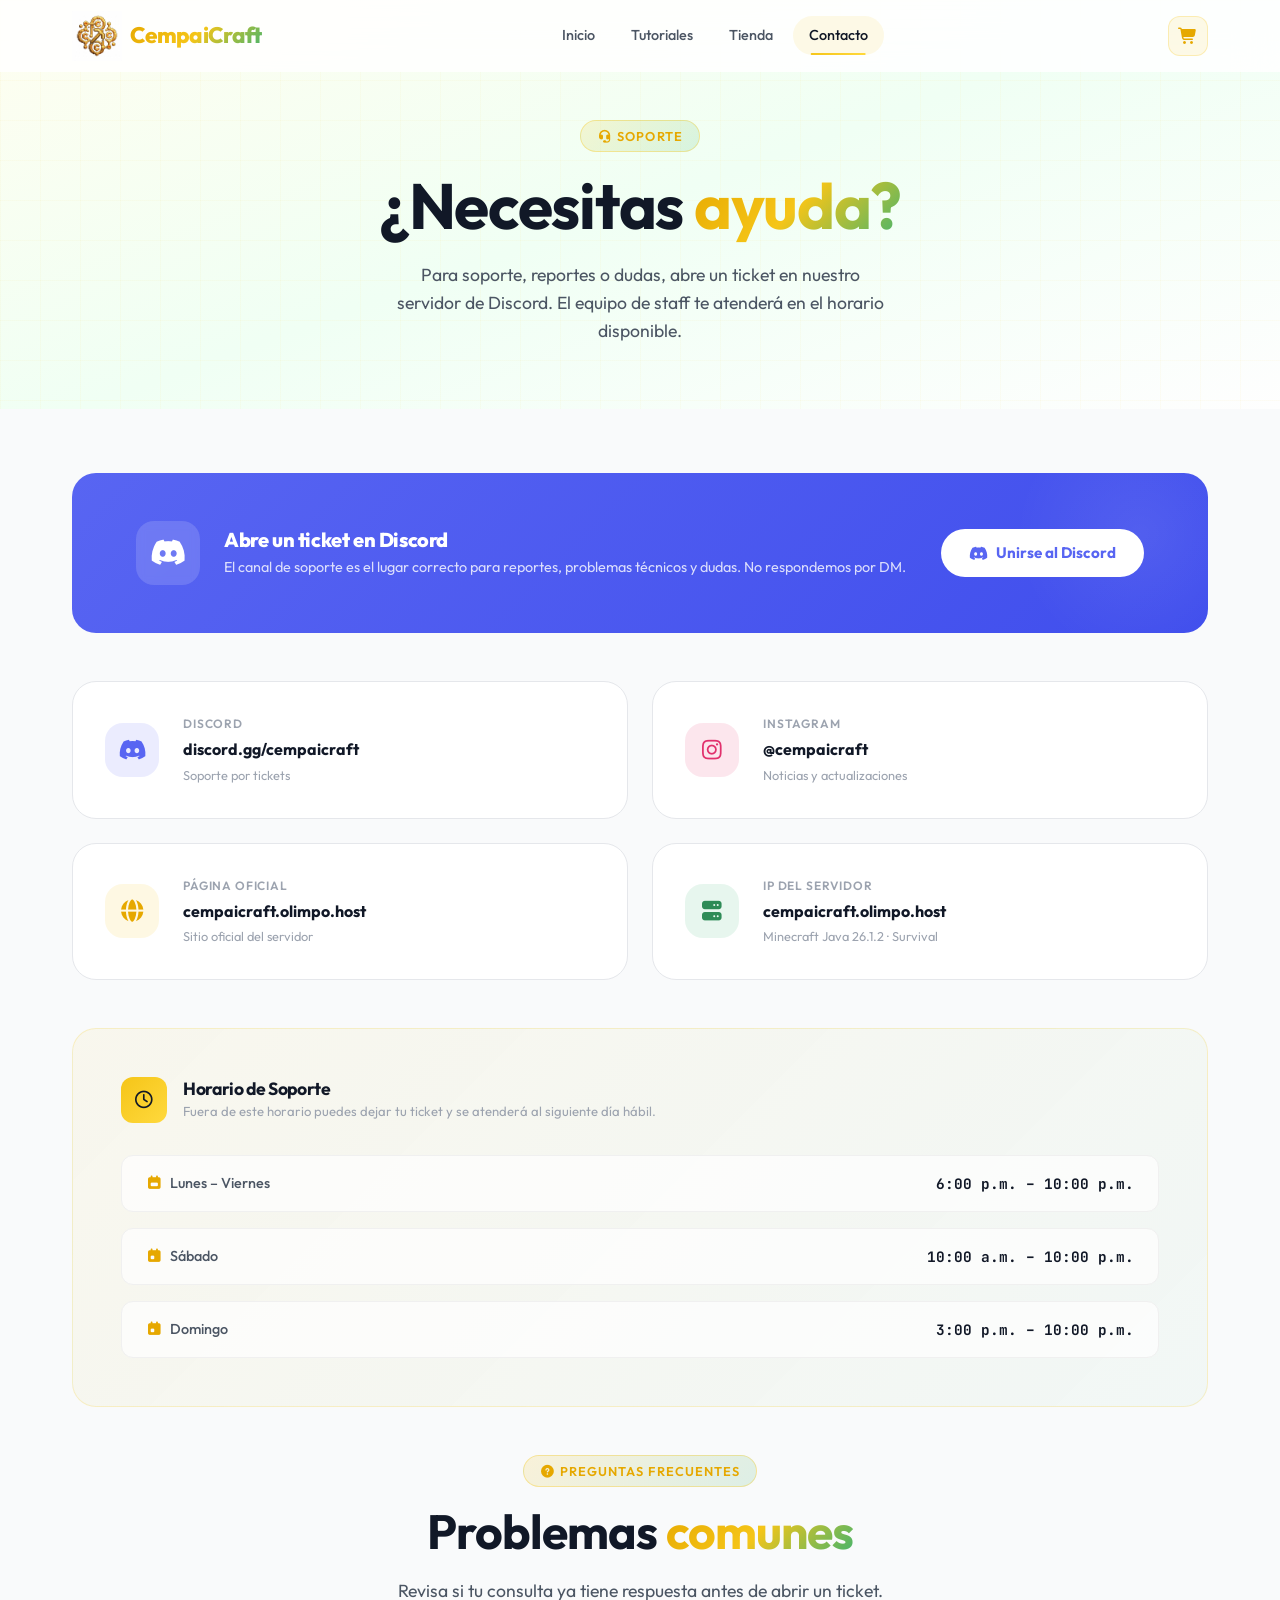
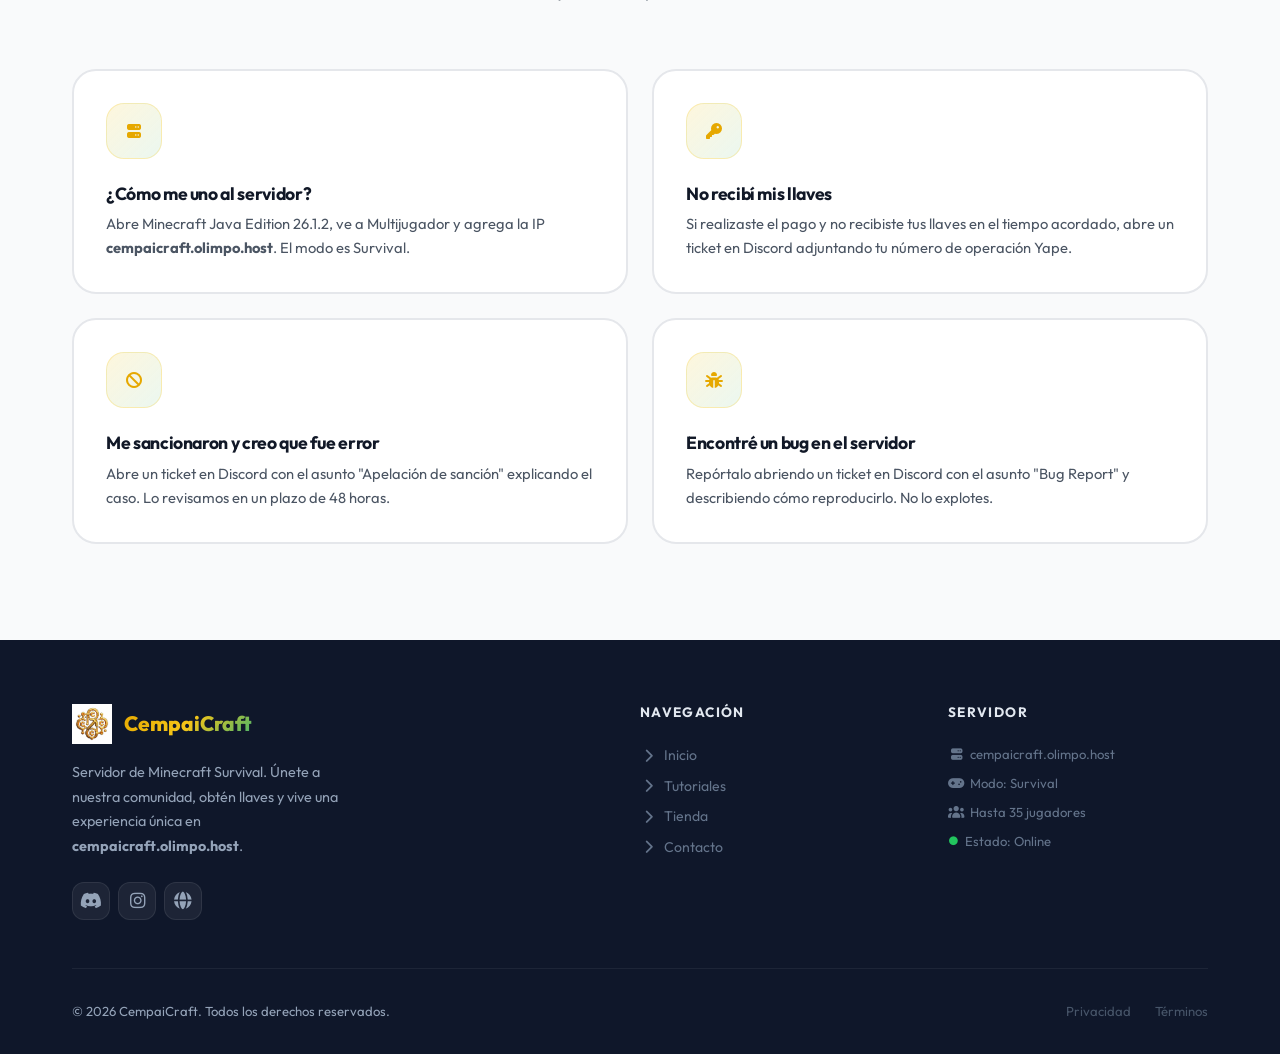
==== pages/contacto.html @ 68733fba "Creacion de Web" ====
<!DOCTYPE html>
<html lang="es">
<head>
  <meta charset="UTF-8" />
  <meta name="viewport" content="width=device-width, initial-scale=1.0" />
  <meta name="description" content="Contacta al equipo de CempaiCraft. Abre un ticket en Discord para soporte técnico, reportes o dudas del servidor Survival." />
  <title>Contacto | CempaiCraft</title>
  <link rel="stylesheet" href="../assets/fontawesome/css/all.min.css" />
  <link rel="stylesheet" href="../assets/css/main.css" />
  <link rel="stylesheet" href="../assets/css/animations.css" />
  <link rel="preconnect" href="https://fonts.googleapis.com" />
  <link rel="preconnect" href="https://fonts.gstatic.com" crossorigin />
  <link href="https://fonts.googleapis.com/css2?family=Outfit:wght@300;400;500;600;700;800;900&family=JetBrains+Mono:wght@400;700&display=swap" rel="stylesheet" />
  <style>
    /* ── Contact page styles ── */
    .contact-section {
      padding: var(--spacing-3xl) 0 var(--spacing-4xl);
    }

    /* Discord CTA Banner */
    .discord-banner {
      display: flex;
      align-items: center;
      justify-content: space-between;
      gap: var(--spacing-xl);
      padding: var(--spacing-2xl) var(--spacing-3xl);
      background: linear-gradient(135deg, #5865F2 0%, #404EED 100%);
      border-radius: var(--radius-xl);
      margin-bottom: var(--spacing-2xl);
      position: relative;
      overflow: hidden;
    }

    .discord-banner::before {
      content: '';
      position: absolute;
      top: -40%;
      right: -5%;
      width: 250px;
      height: 250px;
      background: radial-gradient(circle, rgba(255,255,255,0.08), transparent 70%);
      pointer-events: none;
    }

    .discord-banner__left {
      display: flex;
      align-items: center;
      gap: var(--spacing-lg);
      position: relative;
      z-index: 1;
    }

    .discord-banner__icon {
      width: 64px;
      height: 64px;
      background: rgba(255,255,255,0.15);
      border-radius: var(--radius-lg);
      display: flex;
      align-items: center;
      justify-content: center;
      font-size: 1.8rem;
      color: #fff;
      flex-shrink: 0;
      backdrop-filter: blur(4px);
    }

    .discord-banner__text h3 {
      font-size: 1.25rem;
      font-weight: 800;
      color: #fff;
      margin-bottom: 4px;
    }

    .discord-banner__text p {
      font-size: 0.9rem;
      color: rgba(255,255,255,0.8);
      margin: 0;
    }

    .discord-banner__btn {
      display: inline-flex;
      align-items: center;
      gap: 0.5rem;
      padding: 0.75rem 1.75rem;
      background: #fff;
      color: #5865F2;
      border-radius: var(--radius-full);
      font-weight: 700;
      font-size: 0.95rem;
      transition: all var(--transition-spring);
      white-space: nowrap;
      flex-shrink: 0;
      position: relative;
      z-index: 1;
    }

    .discord-banner__btn:hover {
      transform: translateY(-3px);
      box-shadow: 0 8px 24px rgba(0,0,0,0.25);
    }

    /* Contact cards grid */
    .contact-cards {
      display: grid;
      grid-template-columns: repeat(2, 1fr);
      gap: var(--spacing-lg);
      margin-bottom: var(--spacing-2xl);
    }

    .contact-card {
      display: flex;
      align-items: center;
      gap: var(--spacing-lg);
      padding: var(--spacing-xl);
      background: var(--color-surface);
      border: 1px solid var(--color-border);
      border-radius: var(--radius-xl);
      transition: all var(--transition-slow);
      text-decoration: none;
      color: inherit;
    }

    .contact-card:hover {
      transform: translateY(-4px);
      box-shadow: var(--shadow-lg);
      border-color: rgba(245,197,24,0.35);
    }

    .contact-card--discord:hover  { border-color: rgba(88,101,242,0.4);  box-shadow: 0 8px 30px rgba(88,101,242,0.12); }
    .contact-card--instagram:hover { border-color: rgba(225,48,108,0.4); box-shadow: 0 8px 30px rgba(225,48,108,0.12); }

    .contact-card__icon {
      width: 54px;
      height: 54px;
      border-radius: var(--radius-lg);
      display: flex;
      align-items: center;
      justify-content: center;
      font-size: 1.4rem;
      flex-shrink: 0;
      transition: transform var(--transition-spring);
    }

    .contact-card:hover .contact-card__icon { transform: scale(1.12) rotate(-5deg); }

    .contact-card--discord   .contact-card__icon { background: rgba(88,101,242,0.12);  color: #5865F2; }
    .contact-card--instagram .contact-card__icon { background: rgba(225,48,108,0.12); color: #E1306C; }
    .contact-card--web       .contact-card__icon { background: rgba(245,197,24,0.12);  color: var(--color-primary-dark); }
    .contact-card--server    .contact-card__icon { background: rgba(60,179,113,0.12);  color: var(--color-secondary-dark); }

    .contact-card__label {
      font-size: 0.75rem;
      font-weight: 600;
      text-transform: uppercase;
      letter-spacing: 0.07em;
      color: var(--color-text-muted);
      margin-bottom: 4px;
    }

    .contact-card__value {
      font-size: 1rem;
      font-weight: 700;
      color: var(--color-text-primary);
      word-break: break-all;
    }

    .contact-card__sub {
      font-size: 0.8rem;
      color: var(--color-text-muted);
      margin-top: 2px;
    }

    /* Schedule */
    .schedule-card {
      background: linear-gradient(135deg, rgba(245,197,24,0.06), rgba(60,179,113,0.04));
      border: 1px solid rgba(245,197,24,0.2);
      border-radius: var(--radius-xl);
      padding: var(--spacing-2xl);
      margin-bottom: var(--spacing-2xl);
    }

    .schedule-card__header {
      display: flex;
      align-items: center;
      gap: var(--spacing-md);
      margin-bottom: var(--spacing-xl);
    }

    .schedule-card__header-icon {
      width: 46px;
      height: 46px;
      background: var(--gradient-primary);
      border-radius: var(--radius-md);
      display: flex;
      align-items: center;
      justify-content: center;
      font-size: 1.1rem;
      color: var(--color-text-primary);
      flex-shrink: 0;
    }

    .schedule-card__header h3 { font-size: 1.1rem; margin: 0; }
    .schedule-card__header p  { font-size: 0.82rem; color: var(--color-text-muted); margin: 2px 0 0; }

    .schedule-rows {
      display: flex;
      flex-direction: column;
      gap: var(--spacing-md);
    }

    .schedule-row {
      display: flex;
      align-items: center;
      justify-content: space-between;
      padding: var(--spacing-md) var(--spacing-lg);
      background: rgba(255,255,255,0.7);
      border: 1px solid var(--color-border-light);
      border-radius: var(--radius-md);
    }

    .schedule-row__day {
      display: flex;
      align-items: center;
      gap: var(--spacing-sm);
      font-size: 0.9rem;
      font-weight: 500;
      color: var(--color-text-secondary);
    }

    .schedule-row__day i { color: var(--color-primary-dark); width: 16px; text-align: center; }

    .schedule-row__time {
      font-size: 0.9rem;
      font-weight: 700;
      color: var(--color-text-primary);
      font-family: var(--font-mono);
    }

    /* FAQ section */
    .faq-grid {
      display: grid;
      grid-template-columns: repeat(2, 1fr);
      gap: var(--spacing-lg);
    }

    @media (max-width: 768px) {
      .discord-banner { flex-direction: column; text-align: center; padding: var(--spacing-xl); }
      .discord-banner__left { flex-direction: column; }
      .contact-cards { grid-template-columns: 1fr; }
      .faq-grid { grid-template-columns: 1fr; }
    }
  </style>
</head>
<body>
  <div id="navbar-placeholder"></div>

  <!-- Hero -->
  <section class="page-hero">
    <div class="page-hero__content reveal">
      <span class="section-tag"><i class="fa-solid fa-headset"></i> Soporte</span>
      <h1>¿Necesitas <span class="gradient-text">ayuda?</span></h1>
      <p>Para soporte, reportes o dudas, abre un ticket en nuestro servidor de Discord. El equipo de staff te atenderá en el horario disponible.</p>
    </div>
  </section>

  <main class="container">
    <div class="contact-section">

      <!-- Discord Banner -->
      <div class="discord-banner reveal" id="discord-banner">
        <div class="discord-banner__left">
          <div class="discord-banner__icon">
            <i class="fa-brands fa-discord"></i>
          </div>
          <div class="discord-banner__text">
            <h3>Abre un ticket en Discord</h3>
            <p>El canal de soporte es el lugar correcto para reportes, problemas técnicos y dudas. No respondemos por DM.</p>
          </div>
        </div>
        <a href="https://discord.gg/mU7axZHUDZ" class="discord-banner__btn" id="btn-open-discord" target="_blank" rel="noopener noreferrer">
          <i class="fa-brands fa-discord"></i> Unirse al Discord
        </a>
      </div>

      <!-- Contact Cards -->
      <div class="contact-cards stagger" id="contact-cards">

        <a href="https://discord.gg/mU7axZHUDZ" class="contact-card contact-card--discord reveal" id="card-discord" target="_blank" rel="noopener noreferrer">
          <div class="contact-card__icon">
            <i class="fa-brands fa-discord"></i>
          </div>
          <div>
            <div class="contact-card__label">Discord</div>
            <div class="contact-card__value">discord.gg/cempaicraft</div>
            <div class="contact-card__sub">Soporte por tickets</div>
          </div>
        </a>

        <a href="https://www.instagram.com/cempai_urp/" class="contact-card contact-card--instagram reveal" id="card-instagram" target="_blank" rel="noopener noreferrer">
          <div class="contact-card__icon">
            <i class="fa-brands fa-instagram"></i>
          </div>
          <div>
            <div class="contact-card__label">Instagram</div>
            <div class="contact-card__value">@cempaicraft</div>
            <div class="contact-card__sub">Noticias y actualizaciones</div>
          </div>
        </a>

        <a href="https://cempaicraft.olimpo.host" class="contact-card contact-card--web reveal" id="card-web" target="_blank" rel="noopener noreferrer">
          <div class="contact-card__icon">
            <i class="fa-solid fa-globe"></i>
          </div>
          <div>
            <div class="contact-card__label">Página Oficial</div>
            <div class="contact-card__value">cempaicraft.olimpo.host</div>
            <div class="contact-card__sub">Sitio oficial del servidor</div>
          </div>
        </a>

        <div class="contact-card contact-card--server reveal" id="card-server" style="cursor:default;">
          <div class="contact-card__icon">
            <i class="fa-solid fa-server"></i>
          </div>
          <div>
            <div class="contact-card__label">IP del Servidor</div>
            <div class="contact-card__value">cempaicraft.olimpo.host</div>
            <div class="contact-card__sub">Minecraft Java 26.1.2 · Survival</div>
          </div>
        </div>

      </div>

      <!-- Horario de Soporte -->
      <div class="schedule-card reveal" id="schedule-section">
        <div class="schedule-card__header">
          <div class="schedule-card__header-icon">
            <i class="fa-regular fa-clock"></i>
          </div>
          <div>
            <h3>Horario de Soporte</h3>
            <p>Fuera de este horario puedes dejar tu ticket y se atenderá al siguiente día hábil.</p>
          </div>
        </div>
        <div class="schedule-rows">
          <div class="schedule-row">
            <span class="schedule-row__day">
              <i class="fa-solid fa-calendar-week"></i> Lunes – Viernes
            </span>
            <span class="schedule-row__time">6:00 p.m. – 10:00 p.m.</span>
          </div>
          <div class="schedule-row">
            <span class="schedule-row__day">
              <i class="fa-solid fa-calendar-day"></i> Sábado
            </span>
            <span class="schedule-row__time">10:00 a.m. – 10:00 p.m.</span>
          </div>
          <div class="schedule-row">
            <span class="schedule-row__day">
              <i class="fa-solid fa-calendar-day"></i> Domingo
            </span>
            <span class="schedule-row__time">3:00 p.m. – 10:00 p.m.</span>
          </div>
        </div>
      </div>

      <!-- FAQ -->
      <div class="section-header reveal">
        <span class="section-tag"><i class="fa-solid fa-circle-question"></i> Preguntas frecuentes</span>
        <h2>Problemas <span class="gradient-text">comunes</span></h2>
        <p>Revisa si tu consulta ya tiene respuesta antes de abrir un ticket.</p>
      </div>

      <div class="faq-grid" id="faq-grid">
        <div class="feature-card reveal" style="--delay:0.1s">
          <div class="feature-card__icon"><i class="fa-solid fa-server"></i></div>
          <h3>¿Cómo me uno al servidor?</h3>
          <p>Abre Minecraft Java Edition 26.1.2, ve a Multijugador y agrega la IP <strong>cempaicraft.olimpo.host</strong>. El modo es Survival.</p>
        </div>
        <div class="feature-card reveal" style="--delay:0.2s">
          <div class="feature-card__icon"><i class="fa-solid fa-key"></i></div>
          <h3>No recibí mis llaves</h3>
          <p>Si realizaste el pago y no recibiste tus llaves en el tiempo acordado, abre un ticket en Discord adjuntando tu número de operación Yape.</p>
        </div>
        <div class="feature-card reveal" style="--delay:0.3s">
          <div class="feature-card__icon"><i class="fa-solid fa-ban"></i></div>
          <h3>Me sancionaron y creo que fue error</h3>
          <p>Abre un ticket en Discord con el asunto "Apelación de sanción" explicando el caso. Lo revisamos en un plazo de 48 horas.</p>
        </div>
        <div class="feature-card reveal" style="--delay:0.4s">
          <div class="feature-card__icon"><i class="fa-solid fa-bug"></i></div>
          <h3>Encontré un bug en el servidor</h3>
          <p>Repórtalo abriendo un ticket en Discord con el asunto "Bug Report" y describiendo cómo reproducirlo. No lo explotes.</p>
        </div>
      </div>

    </div>
  </main>

  <div id="footer-placeholder"></div>

  <script src="../assets/js/components.js"></script>
  <script src="../assets/js/animations.js"></script>
  <script src="../assets/js/cart.js"></script>
  <script src="../assets/js/main.js"></script>
</body>
</html>
---- assets/css/main.css ----
/* =============================================
   CEMPAICRAFT - MAIN CSS
   Design System & Core Styles
   ============================================= */

/* --- Google Fonts Import --- */
@import url('https://fonts.googleapis.com/css2?family=Outfit:wght@300;400;500;600;700;800;900&family=JetBrains+Mono:wght@400;700&display=swap');

/* --- CSS Variables (Design Tokens) --- */
:root {
  /* Colors */
  --color-primary: #F5C518;       /* Golden Yellow */
  --color-primary-light: #FFD93D;
  --color-primary-dark: #E6A800;
  --color-secondary: #3CB371;     /* Medium Sea Green */
  --color-secondary-light: #56D68A;
  --color-secondary-dark: #2E8B57;
  --color-accent: #A8E6A3;        /* Light Mint Green */

  /* Neutrals */
  --color-white: #FFFFFF;
  --color-bg: #F9FAFB;
  --color-surface: #FFFFFF;
  --color-surface-2: #F3F4F6;
  --color-border: #E5E7EB;
  --color-border-light: #F0F0F0;

  /* Text */
  --color-text-primary: #111827;
  --color-text-secondary: #4B5563;
  --color-text-muted: #9CA3AF;

  /* Shadows */
  --shadow-sm: 0 1px 3px rgba(0,0,0,0.07), 0 1px 2px rgba(0,0,0,0.04);
  --shadow-md: 0 4px 16px rgba(0,0,0,0.08), 0 2px 4px rgba(0,0,0,0.04);
  --shadow-lg: 0 10px 40px rgba(0,0,0,0.10), 0 4px 10px rgba(0,0,0,0.05);
  --shadow-xl: 0 20px 60px rgba(0,0,0,0.12);
  --shadow-glow-yellow: 0 0 30px rgba(245, 197, 24, 0.25);
  --shadow-glow-green: 0 0 30px rgba(60, 179, 113, 0.25);

  /* Typography */
  --font-primary: 'Outfit', sans-serif;
  --font-mono: 'JetBrains Mono', monospace;

  /* Spacing */
  --spacing-xs: 0.25rem;
  --spacing-sm: 0.5rem;
  --spacing-md: 1rem;
  --spacing-lg: 1.5rem;
  --spacing-xl: 2rem;
  --spacing-2xl: 3rem;
  --spacing-3xl: 4rem;
  --spacing-4xl: 6rem;

  /* Border Radius */
  --radius-sm: 6px;
  --radius-md: 12px;
  --radius-lg: 18px;
  --radius-xl: 24px;
  --radius-full: 9999px;

  /* Transitions */
  --transition-fast: 150ms ease;
  --transition-base: 250ms ease;
  --transition-slow: 400ms ease;
  --transition-spring: 500ms cubic-bezier(0.34, 1.56, 0.64, 1);

  /* Navbar */
  --navbar-height: 72px;

  /* Gradients */
  --gradient-primary: linear-gradient(135deg, var(--color-primary) 0%, var(--color-primary-light) 100%);
  --gradient-secondary: linear-gradient(135deg, var(--color-secondary) 0%, var(--color-secondary-light) 100%);
  --gradient-hero: linear-gradient(160deg, #FFFEF0 0%, #F0FFF4 40%, #FEFEFE 100%);
  --gradient-text: linear-gradient(135deg, #E6A800, #F5C518, #3CB371);
  --gradient-card: linear-gradient(145deg, #fff 0%, #fffef0 100%);
}

/* --- Reset & Base --- */
*, *::before, *::after {
  box-sizing: border-box;
  margin: 0;
  padding: 0;
}

html {
  scroll-behavior: smooth;
  font-size: 16px;
}

body {
  font-family: var(--font-primary);
  background-color: var(--color-bg);
  color: var(--color-text-primary);
  line-height: 1.6;
  overflow-x: hidden;
  -webkit-font-smoothing: antialiased;
  -moz-osx-font-smoothing: grayscale;
}

img {
  max-width: 100%;
  height: auto;
  display: block;
}

a {
  text-decoration: none;
  color: inherit;
}

ul {
  list-style: none;
}

/* --- Typography --- */
h1, h2, h3, h4, h5, h6 {
  font-weight: 700;
  line-height: 1.2;
  letter-spacing: -0.02em;
}

h1 { font-size: clamp(2.5rem, 5vw, 4rem); }
h2 { font-size: clamp(2rem, 4vw, 3rem); }
h3 { font-size: clamp(1.25rem, 2vw, 1.5rem); }

.gradient-text {
  background: var(--gradient-text);
  -webkit-background-clip: text;
  -webkit-text-fill-color: transparent;
  background-clip: text;
}

/* --- Layout --- */
.container {
  width: 100%;
  max-width: 1200px;
  margin: 0 auto;
  padding: 0 var(--spacing-xl);
}

/* --- Buttons --- */
.btn {
  display: inline-flex;
  align-items: center;
  justify-content: center;
  gap: var(--spacing-sm);
  padding: 0.75rem 1.75rem;
  border-radius: var(--radius-full);
  font-family: var(--font-primary);
  font-size: 0.95rem;
  font-weight: 600;
  cursor: pointer;
  border: 2px solid transparent;
  transition: all var(--transition-spring);
  white-space: nowrap;
  letter-spacing: 0.01em;
}

.btn--primary {
  background: var(--gradient-primary);
  color: var(--color-text-primary);
  box-shadow: 0 4px 20px rgba(245, 197, 24, 0.35);
}

.btn--primary:hover {
  transform: translateY(-3px) scale(1.02);
  box-shadow: 0 8px 30px rgba(245, 197, 24, 0.5);
}

.btn--outline {
  background: transparent;
  color: var(--color-secondary-dark);
  border-color: var(--color-secondary);
}

.btn--outline:hover {
  background: var(--color-secondary);
  color: var(--color-white);
  transform: translateY(-3px);
  box-shadow: 0 8px 25px rgba(60, 179, 113, 0.35);
}

.btn--ghost {
  background: rgba(255,255,255,0.9);
  color: var(--color-text-primary);
  border-color: var(--color-border);
  backdrop-filter: blur(10px);
}

.btn--ghost:hover {
  background: var(--color-white);
  border-color: var(--color-primary);
  transform: translateY(-3px);
  box-shadow: var(--shadow-md);
}

/* --- Section Tags --- */
.section-tag {
  display: inline-block;
  padding: 0.3rem 1rem;
  background: linear-gradient(135deg, rgba(245,197,24,0.15), rgba(60,179,113,0.15));
  border: 1px solid rgba(245,197,24,0.35);
  border-radius: var(--radius-full);
  font-size: 0.8rem;
  font-weight: 600;
  color: var(--color-primary-dark);
  text-transform: uppercase;
  letter-spacing: 0.08em;
  margin-bottom: var(--spacing-md);
}

/* --- Section Header --- */
.section-header {
  text-align: center;
  margin-bottom: var(--spacing-3xl);
  max-width: 680px;
  margin-left: auto;
  margin-right: auto;
}

.section-header h2 {
  margin-bottom: var(--spacing-md);
}

.section-header p {
  color: var(--color-text-secondary);
  font-size: 1.1rem;
}

/* =============================================
   NAVBAR
   ============================================= */
.navbar {
  position: fixed;
  top: 0;
  left: 0;
  right: 0;
  height: var(--navbar-height);
  z-index: 1000;
  transition: all var(--transition-base);
  background: rgba(255, 255, 255, 0.85);
  backdrop-filter: blur(20px);
  -webkit-backdrop-filter: blur(20px);
  border-bottom: 1px solid transparent;
}

.navbar.scrolled {
  background: rgba(255, 255, 255, 0.97);
  border-bottom-color: var(--color-border);
  box-shadow: var(--shadow-sm);
}

.navbar__inner {
  display: flex;
  align-items: center;
  justify-content: space-between;
  height: 100%;
  max-width: 1200px;
  margin: 0 auto;
  padding: 0 var(--spacing-xl);
}

.navbar__logo {
  display: flex;
  align-items: center;
  gap: var(--spacing-sm);
  font-size: 1.4rem;
  font-weight: 800;
  letter-spacing: -0.03em;
}

.navbar__logo-icon {
  width: 42px;
  height: 42px;
  background: var(--gradient-primary);
  border-radius: var(--radius-md);
  display: flex;
  align-items: center;
  justify-content: center;
  font-size: 1.1rem;
  color: var(--color-text-primary);
  box-shadow: 0 4px 12px rgba(245,197,24,0.4);
  transition: transform var(--transition-spring);
}

/* Logo imagen real (navbar) */
.navbar__logo-img {
  height: 50px;
  width: 50px;
  max-height: 50px;
  max-width: 50px;
  object-fit: contain;
  mix-blend-mode: multiply;
  transition: transform var(--transition-spring);
  flex-shrink: 0;
  display: block;
}

.navbar__logo:hover .navbar__logo-icon,
.navbar__logo:hover .navbar__logo-img {
  transform: rotate(-8deg) scale(1.08);
}

.navbar__logo-text {
  background: var(--gradient-text);
  -webkit-background-clip: text;
  -webkit-text-fill-color: transparent;
  background-clip: text;
}

.navbar__nav {
  display: flex;
  align-items: center;
  gap: var(--spacing-xs);
}

.navbar__link {
  padding: 0.5rem 1rem;
  border-radius: var(--radius-full);
  font-size: 0.9rem;
  font-weight: 500;
  color: var(--color-text-secondary);
  transition: all var(--transition-base);
  position: relative;
}

.navbar__link::after {
  content: '';
  position: absolute;
  bottom: 0;
  left: 50%;
  transform: translateX(-50%);
  width: 0;
  height: 2px;
  background: var(--gradient-primary);
  border-radius: 2px;
  transition: width var(--transition-base);
}

.navbar__link:hover,
.navbar__link.active {
  color: var(--color-text-primary);
  background: rgba(245, 197, 24, 0.1);
}

.navbar__link:hover::after,
.navbar__link.active::after {
  width: 60%;
}

/* ---- Navbar Right group (cart + hamburger) ---- */
.navbar__right {
  display: flex;
  align-items: center;
  gap: var(--spacing-sm);
}

/* ---- Cart button ---- */
.navbar__cart-btn {
  position: relative;
  width: 40px;
  height: 40px;
  border-radius: var(--radius-md);
  background: rgba(245,197,24,0.1);
  border: 1px solid rgba(245,197,24,0.25);
  cursor: pointer;
  display: flex;
  align-items: center;
  justify-content: center;
  color: var(--color-primary-dark);
  font-size: 1rem;
  transition: all var(--transition-spring);
}

.navbar__cart-btn:hover {
  background: var(--gradient-primary);
  color: var(--color-text-primary);
  transform: scale(1.08);
  box-shadow: 0 4px 14px rgba(245,197,24,0.4);
}

.navbar__cart-badge {
  position: absolute;
  top: -5px;
  right: -5px;
  min-width: 18px;
  height: 18px;
  background: #ef4444;
  color: #fff;
  font-size: 0.65rem;
  font-weight: 700;
  border-radius: 50px;
  display: flex;
  align-items: center;
  justify-content: center;
  padding: 0 4px;
  border: 2px solid var(--color-white);
  pointer-events: none;
}

.navbar__hamburger {
  display: none;
  flex-direction: column;
  gap: 5px;
  cursor: pointer;
  padding: 8px;
  border-radius: var(--radius-sm);
  background: none;
  border: none;
}

.navbar__hamburger span {
  display: block;
  width: 22px;
  height: 2px;
  background: var(--color-text-primary);
  border-radius: 2px;
  transition: all var(--transition-base);
}

/* --- Mobile Nav --- */
.navbar__mobile {
  position: fixed;
  top: var(--navbar-height);
  left: 0;
  right: 0;
  background: rgba(255,255,255,0.98);
  backdrop-filter: blur(20px);
  padding: var(--spacing-lg);
  display: flex;
  flex-direction: column;
  gap: var(--spacing-sm);
  border-bottom: 1px solid var(--color-border);
  transform: translateY(-100%);
  opacity: 0;
  pointer-events: none;
  transition: all var(--transition-slow);
  z-index: 999;
  box-shadow: var(--shadow-lg);
}

.navbar__mobile.open {
  transform: translateY(0);
  opacity: 1;
  pointer-events: all;
}

.navbar__mobile .navbar__link {
  padding: 0.75rem 1rem;
  font-size: 1rem;
  border-radius: var(--radius-md);
}

/* =============================================
   HERO SECTION
   ============================================= */
.hero {
  min-height: 100vh;
  display: flex;
  align-items: center;
  justify-content: space-between;
  gap: var(--spacing-2xl);
  padding: calc(var(--navbar-height) + 2rem) var(--spacing-xl) var(--spacing-4xl);
  max-width: 1200px;
  margin: 0 auto;
  position: relative;
  overflow: hidden;
}

.hero__bg-grid {
  position: fixed;
  inset: 0;
  background-image: 
    linear-gradient(rgba(245,197,24,0.05) 1px, transparent 1px),
    linear-gradient(90deg, rgba(245,197,24,0.05) 1px, transparent 1px);
  background-size: 50px 50px;
  z-index: -2;
  pointer-events: none;
}

.hero__particles {
  position: fixed;
  inset: 0;
  z-index: -1;
  pointer-events: none;
  overflow: hidden;
}

.hero__content {
  flex: 1;
  max-width: 580px;
}

.hero__badge {
  display: inline-flex;
  align-items: center;
  gap: 0.5rem;
  padding: 0.4rem 1rem;
  background: linear-gradient(135deg, rgba(60,179,113,0.1), rgba(60,179,113,0.05));
  border: 1px solid rgba(60,179,113,0.3);
  border-radius: var(--radius-full);
  font-size: 0.82rem;
  font-weight: 600;
  color: var(--color-secondary-dark);
  margin-bottom: var(--spacing-lg);
}

.badge__dot {
  width: 8px;
  height: 8px;
  background: var(--color-secondary);
  border-radius: 50%;
  animation: pulse-dot 2s infinite;
}

@keyframes pulse-dot {
  0%, 100% { opacity: 1; transform: scale(1); }
  50% { opacity: 0.6; transform: scale(0.8); }
}

.hero__title {
  font-size: clamp(2.8rem, 5.5vw, 4.5rem);
  font-weight: 900;
  line-height: 1.08;
  margin-bottom: var(--spacing-lg);
  letter-spacing: -0.04em;
}

.hero__subtitle {
  font-size: 1.1rem;
  color: var(--color-text-secondary);
  line-height: 1.7;
  margin-bottom: var(--spacing-xl);
  max-width: 480px;
}

.hero__actions {
  display: flex;
  align-items: center;
  gap: var(--spacing-md);
  flex-wrap: wrap;
  margin-bottom: var(--spacing-2xl);
}

.hero__stats {
  display: flex;
  align-items: center;
  gap: var(--spacing-xl);
  padding: var(--spacing-lg) var(--spacing-xl);
  background: rgba(255,255,255,0.8);
  border: 1px solid var(--color-border);
  border-radius: var(--radius-xl);
  backdrop-filter: blur(10px);
  box-shadow: var(--shadow-sm);
  width: fit-content;
}

.stat {
  text-align: center;
}

.stat__number {
  display: block;
  font-size: 1.8rem;
  font-weight: 800;
  background: var(--gradient-text);
  -webkit-background-clip: text;
  -webkit-text-fill-color: transparent;
  background-clip: text;
  letter-spacing: -0.03em;
}

.stat__label {
  font-size: 0.78rem;
  color: var(--color-text-muted);
  font-weight: 500;
  text-transform: uppercase;
  letter-spacing: 0.06em;
}

.stat__divider {
  width: 1px;
  height: 40px;
  background: var(--color-border);
}

.hero__visual {
  flex: 1;
  max-width: 480px;
  display: flex;
  justify-content: center;
}

/* --- Minecraft Card --- */
.hero__card-container {
  position: relative;
  width: 100%;
  max-width: 420px;
}

.minecraft-card {
  background: linear-gradient(145deg, #1a1a2e, #16213e, #0f3460);
  border-radius: var(--radius-xl);
  border: 1px solid rgba(245,197,24,0.2);
  overflow: hidden;
  box-shadow: 
    var(--shadow-xl),
    0 0 0 1px rgba(245,197,24,0.1),
    inset 0 1px 0 rgba(255,255,255,0.05);
  animation: float 6s ease-in-out infinite;
}

@keyframes float {
  0%, 100% { transform: translateY(0px) rotate(0deg); }
  33% { transform: translateY(-12px) rotate(0.5deg); }
  66% { transform: translateY(-6px) rotate(-0.5deg); }
}

.minecraft-card__header {
  display: flex;
  align-items: center;
  gap: 6px;
  padding: 12px 16px;
  background: rgba(255,255,255,0.05);
  border-bottom: 1px solid rgba(255,255,255,0.08);
  font-family: var(--font-mono);
  font-size: 0.8rem;
  color: rgba(255,255,255,0.5);
}

.mc-dot {
  width: 10px;
  height: 10px;
  border-radius: 50%;
}

.mc-dot--red { background: #FF5F57; }
.mc-dot--yellow { background: #FEBC2E; }
.mc-dot--green { background: #28C840; }

.minecraft-card__header span {
  margin-left: 8px;
  font-size: 0.75rem;
}

.minecraft-card__body {
  padding: var(--spacing-xl);
  display: flex;
  flex-direction: column;
  gap: var(--spacing-md);
}

.mc-line {
  font-family: var(--font-mono);
  font-size: 0.85rem;
  color: #a0aec0;
  display: flex;
  gap: 0.5rem;
}

.mc-prompt {
  color: var(--color-primary);
  font-weight: 700;
}

.mc-text {
  color: #e2e8f0;
}

.mc-line--info {
  display: flex;
  gap: 0.5rem;
}

.mc-label {
  color: rgba(160, 174, 192, 0.7);
  min-width: 80px;
}

.mc-value { color: #e2e8f0; }
.mc-value--green { color: #68D391; }
.mc-status { color: #68D391; }

.typing {
  border-right: 2px solid var(--color-primary);
  animation: blink 1s infinite;
}

@keyframes blink {
  0%, 50% { border-color: var(--color-primary); }
  51%, 100% { border-color: transparent; }
}

/* --- Floating Badges --- */
.floating-badge {
  position: absolute;
  padding: 0.5rem 1rem;
  background: rgba(255,255,255,0.95);
  border: 1px solid var(--color-border);
  border-radius: var(--radius-full);
  font-size: 0.82rem;
  font-weight: 600;
  color: var(--color-text-primary);
  box-shadow: var(--shadow-lg);
  backdrop-filter: blur(10px);
  white-space: nowrap;
}

.floating-badge--1 {
  top: -20px;
  right: 20px;
  animation: float-badge1 5s ease-in-out infinite;
}

.floating-badge--2 {
  bottom: 30px;
  left: -30px;
  animation: float-badge2 6s ease-in-out infinite 0.5s;
}

.floating-badge--3 {
  bottom: -15px;
  right: 10px;
  animation: float-badge3 4.5s ease-in-out infinite 1s;
}

@keyframes float-badge1 {
  0%, 100% { transform: translateY(0); }
  50% { transform: translateY(-10px); }
}

@keyframes float-badge2 {
  0%, 100% { transform: translateY(0) translateX(0); }
  50% { transform: translateY(-8px) translateX(4px); }
}

@keyframes float-badge3 {
  0%, 100% { transform: translateY(0); }
  50% { transform: translateY(10px); }
}

/* =============================================
   FEATURES SECTION
   ============================================= */
.features {
  padding: var(--spacing-4xl) 0;
  background: linear-gradient(180deg, var(--color-bg) 0%, rgba(245,197,24,0.03) 50%, var(--color-bg) 100%);
}

.features__grid {
  display: grid;
  grid-template-columns: repeat(3, 1fr);
  gap: var(--spacing-lg);
}

.feature-card {
  padding: var(--spacing-xl);
  background: var(--color-surface);
  border: 2px solid var(--color-border);
  border-radius: var(--radius-xl);
  transition: all var(--transition-slow);
  cursor: default;
  position: relative;
  overflow: hidden;
}

.feature-card::before {
  content: '';
  position: absolute;
  inset: 0;
  background: var(--gradient-card);
  opacity: 0;
  transition: opacity var(--transition-slow);
  border-radius: inherit;
}

.feature-card:hover {
  transform: translateY(-6px);
  border-color: var(--color-primary);
  box-shadow: var(--shadow-lg), 0 10px 30px rgba(245,197,24,0.25);
}

.feature-card:hover::before {
  opacity: 1;
}

.feature-card__icon {
  width: 56px;
  height: 56px;
  background: linear-gradient(135deg, rgba(245,197,24,0.15), rgba(60,179,113,0.1));
  border: 1px solid rgba(245,197,24,0.25);
  border-radius: var(--radius-lg);
  display: flex;
  align-items: center;
  justify-content: center;
  margin-bottom: var(--spacing-lg);
  color: var(--color-primary-dark);
  position: relative;
  z-index: 1;
  transition: all var(--transition-spring);
}

.feature-card:hover .feature-card__icon {
  background: var(--gradient-primary);
  color: var(--color-text-primary);
  transform: scale(1.1) rotate(-5deg);
  box-shadow: 0 6px 20px rgba(245,197,24,0.35);
}

.feature-card h3 {
  font-size: 1.1rem;
  margin-bottom: var(--spacing-sm);
  position: relative;
  z-index: 1;
}

.feature-card p {
  color: var(--color-text-secondary);
  font-size: 0.92rem;
  line-height: 1.65;
  position: relative;
  z-index: 1;
}

/* =============================================
   CTA SECTION
   ============================================= */
.cta {
  padding: var(--spacing-4xl) 0;
}

.cta__inner {
  display: flex;
  align-items: center;
  justify-content: space-between;
  gap: var(--spacing-xl);
  padding: var(--spacing-3xl);
  background: linear-gradient(135deg, 
    rgba(245,197,24,0.12) 0%, 
    rgba(60,179,113,0.08) 50%,
    rgba(245,197,24,0.06) 100%);
  border: 1px solid rgba(245,197,24,0.25);
  border-radius: var(--radius-xl);
  position: relative;
  overflow: hidden;
}

.cta__inner::before {
  content: '';
  position: absolute;
  top: -50%;
  right: -10%;
  width: 300px;
  height: 300px;
  background: radial-gradient(circle, rgba(245,197,24,0.12) 0%, transparent 70%);
  pointer-events: none;
}

.cta__inner::after {
  content: '';
  position: absolute;
  bottom: -50%;
  left: -5%;
  width: 200px;
  height: 200px;
  background: radial-gradient(circle, rgba(60,179,113,0.1) 0%, transparent 70%);
  pointer-events: none;
}

.cta__text h2 {
  font-size: clamp(1.5rem, 3vw, 2.2rem);
  margin-bottom: var(--spacing-sm);
}

.cta__text p {
  color: var(--color-text-secondary);
}

.cta__actions {
  display: flex;
  gap: var(--spacing-md);
  flex-shrink: 0;
}

/* =============================================
   PAGE HERO (para páginas internas)
   ============================================= */
.page-hero {
  padding: calc(var(--navbar-height) + 3rem) var(--spacing-xl) var(--spacing-3xl);
  text-align: center;
  background: linear-gradient(160deg, #FFFEF0 0%, #F0FFF4 50%, #FEFEFE 100%);
  position: relative;
  overflow: hidden;
}

.page-hero::before {
  content: '';
  position: absolute;
  top: 0;
  left: 0;
  right: 0;
  bottom: 0;
  background-image: 
    linear-gradient(rgba(245,197,24,0.04) 1px, transparent 1px),
    linear-gradient(90deg, rgba(245,197,24,0.04) 1px, transparent 1px);
  background-size: 40px 40px;
  pointer-events: none;
}

.page-hero__content {
  position: relative;
  z-index: 1;
  max-width: 700px;
  margin: 0 auto;
}

.page-hero h1 {
  margin-bottom: var(--spacing-md);
}

.page-hero p {
  color: var(--color-text-secondary);
  font-size: 1.1rem;
  max-width: 500px;
  margin: 0 auto;
}

/* =============================================
   FOOTER
   ============================================= */
.footer {
  background: #0f172a;
  color: #94a3b8;
  padding: var(--spacing-3xl) 0 var(--spacing-xl);
  margin-top: auto;
}

.footer__grid {
  display: grid;
  grid-template-columns: 2fr 1fr 1fr;
  gap: var(--spacing-2xl);
  margin-bottom: var(--spacing-2xl);
}

.footer__logo {
  display: flex;
  align-items: center;
  gap: 0.75rem;
  margin-bottom: var(--spacing-md);
  font-size: 1.3rem;
  font-weight: 800;
}

.footer__logo-icon {
  width: 40px;
  height: 40px;
  background: var(--gradient-primary);
  border-radius: var(--radius-md);
  display: flex;
  align-items: center;
  justify-content: center;
  font-size: 1rem;
  color: var(--color-text-primary);
}

.footer__logo-text {
  background: var(--gradient-text);
  -webkit-background-clip: text;
  -webkit-text-fill-color: transparent;
  background-clip: text;
}

.footer__logo-img {
  height: 40px;
  width: 40px;
  max-height: 40px;
  max-width: 40px;
  object-fit: contain;
  flex-shrink: 0;
  display: block;
}

.footer__desc {
  font-size: 0.9rem;
  line-height: 1.7;
  margin-bottom: var(--spacing-lg);
  max-width: 280px;
}

.footer__social {
  display: flex;
  gap: var(--spacing-sm);
}

.footer__social-link {
  width: 38px;
  height: 38px;
  border-radius: var(--radius-md);
  background: rgba(255,255,255,0.06);
  border: 1px solid rgba(255,255,255,0.08);
  display: flex;
  align-items: center;
  justify-content: center;
  color: #94a3b8;
  transition: all var(--transition-base);
  font-size: 1.1rem;
}

.footer__social-link:hover {
  background: rgba(245,197,24,0.15);
  border-color: rgba(245,197,24,0.3);
  color: var(--color-primary-light);
  transform: translateY(-2px);
}

.footer__col h4 {
  font-size: 0.85rem;
  font-weight: 700;
  color: #e2e8f0;
  text-transform: uppercase;
  letter-spacing: 0.1em;
  margin-bottom: var(--spacing-lg);
}

.footer__links {
  display: flex;
  flex-direction: column;
  gap: var(--spacing-sm);
}

.footer__link {
  font-size: 0.88rem;
  color: #64748b;
  transition: all var(--transition-base);
  display: flex;
  align-items: center;
  gap: 6px;
}

.footer__link:hover {
  color: var(--color-primary-light);
  transform: translateX(4px);
}

.footer__link--info {
  cursor: default;
  font-size: 0.82rem;
  color: #64748b;
}

.footer__link--info:hover {
  transform: none;
  color: #64748b;
}

.footer__server-info {
  display: flex;
  flex-direction: column;
  gap: var(--spacing-sm);
}

.footer__server-tag {
  display: inline-flex;
  align-items: center;
  gap: 6px;
  padding: 6px 12px;
  background: rgba(255,255,255,0.04);
  border: 1px solid rgba(255,255,255,0.07);
  border-radius: var(--radius-sm);
  font-family: var(--font-mono);
  font-size: 0.78rem;
  color: #94a3b8;
  width: fit-content;
}

.footer__server-tag .dot { color: #68D391; }

.footer__bottom {
  display: flex;
  align-items: center;
  justify-content: space-between;
  padding-top: var(--spacing-xl);
  border-top: 1px solid rgba(255,255,255,0.06);
  font-size: 0.82rem;
}

.footer__bottom-links {
  display: flex;
  gap: var(--spacing-lg);
}

.footer__bottom-links a {
  color: #475569;
  transition: color var(--transition-base);
}

.footer__bottom-links a:hover {
  color: var(--color-primary-light);
}

/* =============================================
   TUTORIAL PAGE
   ============================================= */
.commands-grid {
  display: flex;
  flex-direction: column;
  gap: var(--spacing-xl);
  padding: var(--spacing-3xl) 0;
}

.command-category {
  background: var(--color-surface);
  border: 1px solid var(--color-border);
  border-radius: var(--radius-xl);
  overflow: hidden;
  transition: box-shadow var(--transition-slow);
}

.command-category:hover {
  box-shadow: var(--shadow-lg);
}

.command-category__header {
  display: flex;
  align-items: center;
  gap: var(--spacing-md);
  padding: var(--spacing-lg) var(--spacing-xl);
  background: linear-gradient(135deg, rgba(245,197,24,0.08), rgba(60,179,113,0.04));
  border-bottom: 1px solid var(--color-border);
  cursor: pointer;
}

.command-category__icon {
  width: 44px;
  height: 44px;
  background: var(--gradient-primary);
  border-radius: var(--radius-md);
  display: flex;
  align-items: center;
  justify-content: center;
  font-size: 1.3rem;
  flex-shrink: 0;
}

.command-category__header h3 {
  flex: 1;
  font-size: 1.1rem;
}

.command-category__count {
  padding: 3px 10px;
  background: rgba(245,197,24,0.15);
  border: 1px solid rgba(245,197,24,0.25);
  border-radius: var(--radius-full);
  font-size: 0.75rem;
  font-weight: 600;
  color: var(--color-primary-dark);
}

.command-category__toggle {
  width: 28px;
  height: 28px;
  background: none;
  border: none;
  cursor: pointer;
  color: var(--color-text-muted);
  transition: transform var(--transition-base);
  display: flex;
  align-items: center;
  justify-content: center;
  border-radius: 50%;
}

.command-category__toggle.open {
  transform: rotate(180deg);
}

.command-category__body {
  overflow: hidden;
  max-height: 0;
  transition: max-height 0.4s ease;
}

.command-category__body.open {
  max-height: 2000px;
}

.command-list {
  display: flex;
  flex-direction: column;
}

.command-item {
  display: grid;
  grid-template-columns: 1fr auto;
  gap: var(--spacing-lg);
  align-items: start;
  padding: var(--spacing-lg) var(--spacing-xl);
  border-bottom: 1px solid var(--color-border-light);
  transition: background var(--transition-base);
}

.command-item:last-child {
  border-bottom: none;
}

.command-item:hover {
  background: rgba(245,197,24,0.03);
}

.command-item__code {
  font-family: var(--font-mono);
  font-size: 0.9rem;
  font-weight: 700;
  color: var(--color-secondary-dark);
  background: rgba(60,179,113,0.08);
  border: 1px solid rgba(60,179,113,0.2);
  padding: 4px 10px;
  border-radius: var(--radius-sm);
  display: inline-block;
  margin-bottom: 6px;
  transition: all var(--transition-base);
}

.command-item:hover .command-item__code {
  background: rgba(245,197,24,0.1);
  border-color: rgba(245,197,24,0.3);
  color: var(--color-primary-dark);
}

.command-item__desc {
  font-size: 0.88rem;
  color: var(--color-text-secondary);
  line-height: 1.5;
}

.command-item__copy {
  padding: 6px 14px;
  background: rgba(245,197,24,0.1);
  border: 1px solid rgba(245,197,24,0.25);
  border-radius: var(--radius-full);
  font-size: 0.75rem;
  font-weight: 600;
  color: var(--color-primary-dark);
  cursor: pointer;
  transition: all var(--transition-base);
  white-space: nowrap;
  flex-shrink: 0;
  align-self: center;
  font-family: var(--font-primary);
}

.command-item__copy:hover {
  background: var(--gradient-primary);
  border-color: var(--color-primary);
  color: var(--color-text-primary);
  transform: scale(1.05);
}

.command-item__copy.copied {
  background: rgba(60,179,113,0.15);
  border-color: rgba(60,179,113,0.3);
  color: var(--color-secondary-dark);
}

/* =============================================
   MICROPAGOS PAGE
   ============================================= */
.plans-grid {
  display: grid;
  grid-template-columns: repeat(3, 1fr);
  gap: var(--spacing-lg);
  padding: var(--spacing-3xl) 0;
  align-items: start;
}

.plan-card {
  background: var(--color-surface);
  border: 2px solid var(--color-border);
  border-radius: var(--radius-xl);
  padding: var(--spacing-2xl);
  text-align: center;
  transition: all var(--transition-slow);
  position: relative;
  overflow: hidden;
}

.plan-card::before {
  content: '';
  position: absolute;
  top: 0;
  left: 0;
  right: 0;
  height: 4px;
  background: var(--gradient-primary);
  opacity: 0;
  transition: opacity var(--transition-base);
}

.plan-card:hover {
  transform: translateY(-8px);
  box-shadow: var(--shadow-xl), var(--shadow-glow-yellow);
  border-color: rgba(245,197,24,0.4);
}

.plan-card:hover::before {
  opacity: 1;
}

.plan-card--featured {
  border-color: var(--color-primary);
  box-shadow: var(--shadow-lg), var(--shadow-glow-yellow);
  transform: scale(1.03);
  background: linear-gradient(145deg, #fff 0%, #fffef5 100%);
}

.plan-card--featured::before {
  opacity: 1;
}

.plan-badge {
  position: absolute;
  top: 16px;
  right: 16px;
  padding: 4px 12px;
  background: var(--gradient-primary);
  border-radius: var(--radius-full);
  font-size: 0.72rem;
  font-weight: 700;
  color: var(--color-text-primary);
  letter-spacing: 0.05em;
}

.plan-icon {
  font-size: 3rem;
  margin-bottom: var(--spacing-lg);
  display: block;
}

.plan-name {
  font-size: 1.2rem;
  font-weight: 700;
  margin-bottom: var(--spacing-sm);
}

.plan-price {
  margin-bottom: var(--spacing-lg);
}

.plan-price__amount {
  font-size: 2.8rem;
  font-weight: 900;
  background: var(--gradient-text);
  -webkit-background-clip: text;
  -webkit-text-fill-color: transparent;
  background-clip: text;
  letter-spacing: -0.04em;
  line-height: 1;
}

.plan-price__currency {
  font-size: 1.2rem;
  font-weight: 700;
  vertical-align: top;
  margin-top: 0.4rem;
  display: inline-block;
  background: var(--gradient-text);
  -webkit-background-clip: text;
  -webkit-text-fill-color: transparent;
  background-clip: text;
}

.plan-price__period {
  display: block;
  font-size: 0.82rem;
  color: var(--color-text-muted);
  margin-top: 4px;
}

.plan-features {
  list-style: none;
  display: flex;
  flex-direction: column;
  gap: var(--spacing-sm);
  margin-bottom: var(--spacing-xl);
  text-align: left;
}

.plan-features li {
  display: flex;
  align-items: center;
  gap: 0.6rem;
  font-size: 0.9rem;
  color: var(--color-text-secondary);
}

.plan-features li::before {
  content: '✓';
  width: 20px;
  height: 20px;
  background: rgba(60,179,113,0.15);
  border: 1px solid rgba(60,179,113,0.3);
  border-radius: 50%;
  display: flex;
  align-items: center;
  justify-content: center;
  color: var(--color-secondary-dark);
  font-size: 0.7rem;
  font-weight: 700;
  flex-shrink: 0;
}

.plan-cta {
  width: 100%;
  padding: 0.85rem;
  border-radius: var(--radius-full);
  font-size: 0.95rem;
  font-weight: 700;
  cursor: pointer;
  border: 2px solid var(--color-primary);
  background: transparent;
  color: var(--color-primary-dark);
  transition: all var(--transition-spring);
  font-family: var(--font-primary);
  letter-spacing: 0.01em;
}

.plan-cta:hover,
.plan-card--featured .plan-cta {
  background: var(--gradient-primary);
  color: var(--color-text-primary);
  box-shadow: 0 6px 20px rgba(245,197,24,0.4);
  transform: scale(1.02);
}

/* =============================================
   CONTACTO PAGE
   ============================================= */
.contact-grid {
  display: grid;
  grid-template-columns: 1fr 1.5fr;
  gap: var(--spacing-2xl);
  padding: var(--spacing-3xl) 0;
}

.contact-info {
  display: flex;
  flex-direction: column;
  gap: var(--spacing-lg);
}

.contact-info__title {
  font-size: 1.8rem;
  font-weight: 700;
  margin-bottom: var(--spacing-sm);
}

.contact-info__text {
  color: var(--color-text-secondary);
  line-height: 1.7;
  margin-bottom: var(--spacing-lg);
}

.contact-item {
  display: flex;
  align-items: center;
  gap: var(--spacing-md);
  padding: var(--spacing-md) var(--spacing-lg);
  background: var(--color-surface);
  border: 1px solid var(--color-border);
  border-radius: var(--radius-lg);
  transition: all var(--transition-base);
}

.contact-item:hover {
  border-color: rgba(245,197,24,0.4);
  box-shadow: var(--shadow-md);
  transform: translateX(4px);
}

.contact-item__icon {
  width: 44px;
  height: 44px;
  background: var(--gradient-primary);
  border-radius: var(--radius-md);
  display: flex;
  align-items: center;
  justify-content: center;
  font-size: 1.2rem;
  flex-shrink: 0;
}

.contact-item__label {
  font-size: 0.78rem;
  color: var(--color-text-muted);
  font-weight: 500;
  text-transform: uppercase;
  letter-spacing: 0.06em;
}

.contact-item__value {
  font-weight: 600;
  font-size: 0.95rem;
}

/* Form */
.contact-form {
  background: var(--color-surface);
  border: 1px solid var(--color-border);
  border-radius: var(--radius-xl);
  padding: var(--spacing-2xl);
  box-shadow: var(--shadow-md);
}

.contact-form__title {
  font-size: 1.4rem;
  font-weight: 700;
  margin-bottom: var(--spacing-xl);
}

.form-group {
  margin-bottom: var(--spacing-lg);
}

.form-label {
  display: block;
  font-size: 0.85rem;
  font-weight: 600;
  color: var(--color-text-secondary);
  margin-bottom: var(--spacing-xs);
  text-transform: uppercase;
  letter-spacing: 0.05em;
}

.form-input,
.form-textarea,
.form-select {
  width: 100%;
  padding: 0.75rem 1rem;
  border: 1px solid var(--color-border);
  border-radius: var(--radius-md);
  font-family: var(--font-primary);
  font-size: 0.95rem;
  color: var(--color-text-primary);
  background: var(--color-surface);
  transition: all var(--transition-base);
  outline: none;
}

.form-input:focus,
.form-textarea:focus,
.form-select:focus {
  border-color: var(--color-primary);
  box-shadow: 0 0 0 3px rgba(245,197,24,0.15);
}

.form-textarea {
  min-height: 130px;
  resize: vertical;
}

.form-row {
  display: grid;
  grid-template-columns: 1fr 1fr;
  gap: var(--spacing-md);
}

.form-submit {
  width: 100%;
  padding: 0.9rem;
  background: var(--gradient-primary);
  border: none;
  border-radius: var(--radius-full);
  font-family: var(--font-primary);
  font-size: 1rem;
  font-weight: 700;
  color: var(--color-text-primary);
  cursor: pointer;
  transition: all var(--transition-spring);
  box-shadow: 0 4px 20px rgba(245,197,24,0.35);
  letter-spacing: 0.01em;
}

.form-submit:hover {
  transform: translateY(-3px);
  box-shadow: 0 8px 30px rgba(245,197,24,0.5);
}

.form-submit:active {
  transform: scale(0.98);
}

/* =============================================
   TOAST NOTIFICATION
   ============================================= */
.toast {
  position: fixed;
  bottom: 2rem;
  right: 2rem;
  padding: 0.85rem 1.5rem;
  background: #1a1a2e;
  color: #e2e8f0;
  border-radius: var(--radius-lg);
  font-size: 0.9rem;
  font-weight: 500;
  box-shadow: var(--shadow-xl);
  transform: translateY(100px);
  opacity: 0;
  transition: all var(--transition-spring);
  z-index: 9999;
  display: flex;
  align-items: center;
  gap: 0.5rem;
  border-left: 4px solid var(--color-primary);
}

.toast.show {
  transform: translateY(0);
  opacity: 1;
}

/* =============================================
   RESPONSIVE
   ============================================= */
@media (max-width: 1024px) {
  .features__grid {
    grid-template-columns: repeat(2, 1fr);
  }

  .footer__grid {
    grid-template-columns: repeat(2, 1fr);
  }

  .plans-grid {
    grid-template-columns: repeat(2, 1fr);
  }

  .plan-card--featured {
    transform: none;
    grid-column: span 2;
    max-width: 400px;
    margin: 0 auto;
    width: 100%;
  }
}

@media (max-width: 768px) {
  .navbar__nav {
    display: none;
  }

  .navbar__hamburger {
    display: flex;
  }

  .hero {
    flex-direction: column;
    text-align: center;
    padding-top: calc(var(--navbar-height) + 1.5rem);
  }

  .hero__content {
    max-width: 100%;
  }

  .hero__actions {
    justify-content: center;
  }

  .hero__stats {
    margin: 0 auto;
  }

  .hero__visual {
    max-width: 100%;
  }

  .navbar__hamburger { display: flex; }
  .navbar__nav { display: none; }
  .navbar__cart-btn { display: flex; }

  .features__grid {
    grid-template-columns: 1fr;
  }

  .cta__inner {
    flex-direction: column;
    text-align: center;
  }

  .plans-grid {
    grid-template-columns: 1fr;
  }

  .plan-card--featured {
    grid-column: span 1;
    max-width: 100%;
    transform: none;
  }

  .contact-grid {
    grid-template-columns: 1fr;
  }

  .form-row {
    grid-template-columns: 1fr;
  }

  .footer__grid {
    grid-template-columns: 1fr;
  }

  .footer__bottom {
    flex-direction: column;
  }
}
---- assets/css/animations.css ----
/* =============================================
   CEMPAICRAFT - ANIMATIONS CSS
   Scroll Reveal & Micro-animations
   ============================================= */

/* --- Scroll Reveal Base --- */
.reveal {
  opacity: 0;
  transform: translateY(40px);
  transition: opacity 0.7s ease, transform 0.7s cubic-bezier(0.25, 0.46, 0.45, 0.94);
  transition-delay: var(--delay, 0s);
}

.reveal.revealed {
  opacity: 1;
  transform: translateY(0);
}

.reveal--right {
  opacity: 0;
  transform: translateX(50px);
  transition: opacity 0.8s ease, transform 0.8s cubic-bezier(0.25, 0.46, 0.45, 0.94);
}

.reveal--right.revealed {
  opacity: 1;
  transform: translateX(0);
}

.reveal--left {
  opacity: 0;
  transform: translateX(-50px);
  transition: opacity 0.8s ease, transform 0.8s cubic-bezier(0.25, 0.46, 0.45, 0.94);
}

.reveal--left.revealed {
  opacity: 1;
  transform: translateX(0);
}

.reveal--scale {
  opacity: 0;
  transform: scale(0.88);
  transition: opacity 0.6s ease, transform 0.6s cubic-bezier(0.34, 1.56, 0.64, 1);
}

.reveal--scale.revealed {
  opacity: 1;
  transform: scale(1);
}

/* --- Particle animations --- */
.particle {
  position: absolute;
  border-radius: 50%;
  pointer-events: none;
  animation: particle-float linear infinite;
  opacity: 0;
}

.particle--circle {
  background: radial-gradient(circle, rgba(245,197,24,0.5), transparent);
}

.particle--square {
  border-radius: 4px;
  background: rgba(60,179,113,0.2);
  transform: rotate(45deg);
}

.particle--diamond {
  width: 8px !important;
  height: 8px !important;
  background: rgba(245,197,24,0.4);
  clip-path: polygon(50% 0%, 100% 50%, 50% 100%, 0% 50%);
  border-radius: 0;
}

@keyframes particle-float {
  0% {
    transform: translateY(100vh) rotate(0deg) scale(0);
    opacity: 0;
  }
  10% {
    opacity: 1;
  }
  90% {
    opacity: 0.6;
  }
  100% {
    transform: translateY(-100px) rotate(720deg) scale(1);
    opacity: 0;
  }
}

/* --- Shimmer effect --- */
@keyframes shimmer {
  0% { background-position: -200% 0; }
  100% { background-position: 200% 0; }
}

.shimmer {
  background: linear-gradient(90deg, transparent 25%, rgba(245,197,24,0.1) 50%, transparent 75%);
  background-size: 200% 100%;
  animation: shimmer 3s infinite;
}

/* --- Pulse animations --- */
@keyframes pulse-ring {
  0% { transform: scale(1); opacity: 0.4; }
  100% { transform: scale(1.6); opacity: 0; }
}

.pulse-ring::before {
  content: '';
  position: absolute;
  inset: 0;
  border-radius: inherit;
  border: 2px solid currentColor;
  animation: pulse-ring 2s ease-out infinite;
}

/* --- Gradient animations --- */
@keyframes gradient-shift {
  0%, 100% { background-position: 0% 50%; }
  50% { background-position: 100% 50%; }
}

.animated-gradient {
  background: linear-gradient(270deg, 
    var(--color-primary), 
    var(--color-secondary), 
    var(--color-primary-light),
    var(--color-secondary-light)
  );
  background-size: 400% 400%;
  animation: gradient-shift 8s ease infinite;
}

/* --- Counter animation --- */
@keyframes count-up {
  from { opacity: 0; transform: translateY(10px); }
  to { opacity: 1; transform: translateY(0); }
}

/* --- Card hover glow effect --- */
.glow-on-hover {
  position: relative;
  transition: box-shadow var(--transition-slow);
}

.glow-on-hover::after {
  content: '';
  position: absolute;
  inset: -1px;
  border-radius: inherit;
  background: var(--gradient-primary);
  opacity: 0;
  z-index: -1;
  transition: opacity var(--transition-slow);
  filter: blur(20px);
}

.glow-on-hover:hover::after {
  opacity: 0.3;
}

/* --- Page transition --- */
.page-transition {
  animation: page-enter 0.5s ease;
}

@keyframes page-enter {
  from {
    opacity: 0;
    transform: translateY(20px);
  }
  to {
    opacity: 1;
    transform: translateY(0);
  }
}

/* --- Loading skeleton --- */
@keyframes skeleton-pulse {
  0%, 100% { opacity: 0.6; }
  50% { opacity: 1; }
}

.skeleton {
  background: linear-gradient(90deg, var(--color-surface-2) 25%, var(--color-border) 50%, var(--color-surface-2) 75%);
  background-size: 200% 100%;
  animation: skeleton-pulse 1.5s ease infinite;
  border-radius: var(--radius-sm);
}

/* --- Stagger animation helper --- */
.stagger > *:nth-child(1) { --delay: 0.05s; }
.stagger > *:nth-child(2) { --delay: 0.1s; }
.stagger > *:nth-child(3) { --delay: 0.15s; }
.stagger > *:nth-child(4) { --delay: 0.2s; }
.stagger > *:nth-child(5) { --delay: 0.25s; }
.stagger > *:nth-child(6) { --delay: 0.3s; }

/* --- Scroll indicator --- */
.scroll-indicator {
  position: absolute;
  bottom: 2rem;
  left: 50%;
  transform: translateX(-50%);
  display: flex;
  flex-direction: column;
  align-items: center;
  gap: 6px;
  animation: bounce 2s ease infinite;
  color: var(--color-text-muted);
  font-size: 0.75rem;
  font-weight: 500;
  letter-spacing: 0.08em;
  text-transform: uppercase;
}

.scroll-indicator__arrow {
  width: 28px;
  height: 28px;
  border-bottom: 2px solid var(--color-primary);
  border-right: 2px solid var(--color-primary);
  transform: rotate(45deg);
  animation: scroll-arrow 1.5s ease infinite;
}

@keyframes bounce {
  0%, 100% { transform: translateX(-50%) translateY(0); }
  50% { transform: translateX(-50%) translateY(-8px); }
}

@keyframes scroll-arrow {
  0%, 100% { opacity: 1; transform: rotate(45deg) translate(0, 0); }
  50% { opacity: 0.4; transform: rotate(45deg) translate(4px, 4px); }
}

/* --- Progress bar for tutorial --- */
.progress-bar {
  height: 3px;
  background: var(--color-border);
  border-radius: var(--radius-full);
  overflow: hidden;
  margin-bottom: var(--spacing-lg);
}

.progress-bar__fill {
  height: 100%;
  background: var(--gradient-primary);
  border-radius: var(--radius-full);
  transition: width var(--transition-slow);
  width: 0;
}
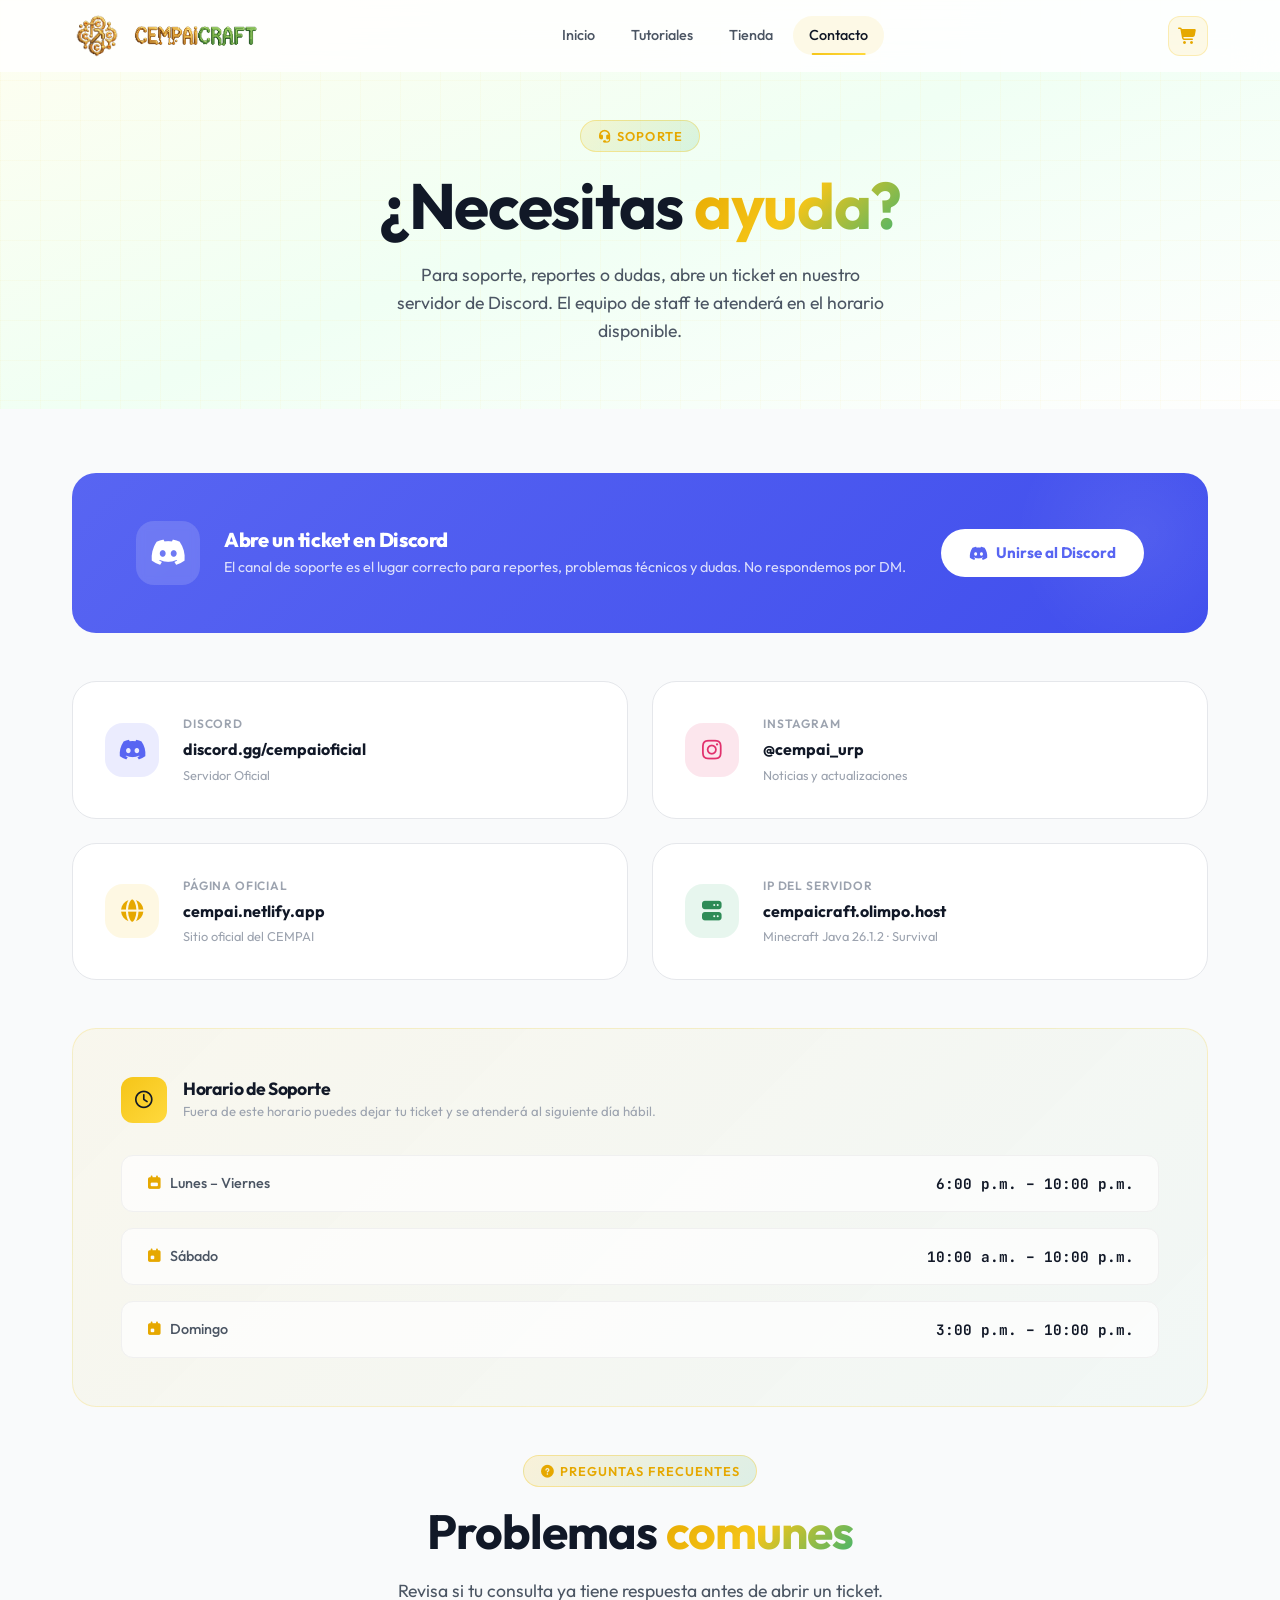
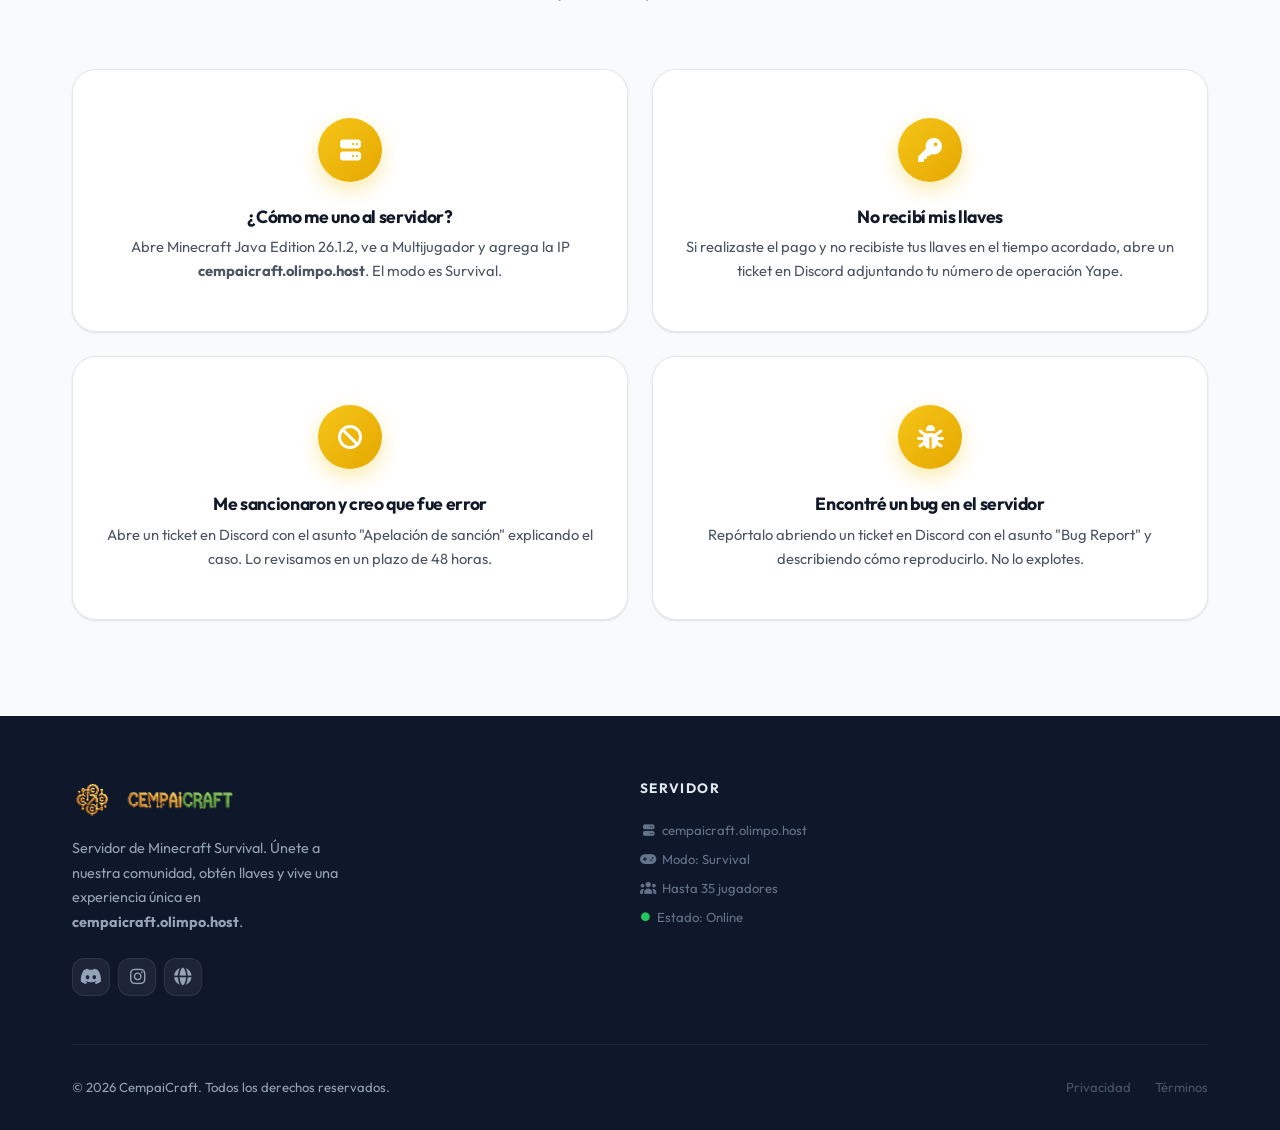
==== commit 5f0b7c9d: "Cambios listos" ====
--- a/pages/contacto.html
+++ b/pages/contacto.html
@@ -5,6 +5,7 @@
   <meta name="viewport" content="width=device-width, initial-scale=1.0" />
   <meta name="description" content="Contacta al equipo de CempaiCraft. Abre un ticket en Discord para soporte técnico, reportes o dudas del servidor Survival." />
   <title>Contacto | CempaiCraft</title>
+  <link rel="icon" type="image/png" href="../assets/img/Logo.png" />
   <link rel="stylesheet" href="../assets/fontawesome/css/all.min.css" />
   <link rel="stylesheet" href="../assets/css/main.css" />
   <link rel="stylesheet" href="../assets/css/animations.css" />
@@ -248,6 +249,7 @@
       .discord-banner__left { flex-direction: column; }
       .contact-cards { grid-template-columns: 1fr; }
       .faq-grid { grid-template-columns: 1fr; }
+      .schedule-row { flex-direction: column; align-items: flex-start; gap: 0.5rem; }
     }
   </style>
 </head>
@@ -291,8 +293,8 @@
           </div>
           <div>
             <div class="contact-card__label">Discord</div>
-            <div class="contact-card__value">discord.gg/cempaicraft</div>
-            <div class="contact-card__sub">Soporte por tickets</div>
+            <div class="contact-card__value">discord.gg/cempaioficial</div>
+            <div class="contact-card__sub">Servidor Oficial</div>
           </div>
         </a>
 
@@ -302,19 +304,19 @@
           </div>
           <div>
             <div class="contact-card__label">Instagram</div>
-            <div class="contact-card__value">@cempaicraft</div>
+            <div class="contact-card__value">@cempai_urp</div>
             <div class="contact-card__sub">Noticias y actualizaciones</div>
           </div>
         </a>
 
-        <a href="https://cempaicraft.olimpo.host" class="contact-card contact-card--web reveal" id="card-web" target="_blank" rel="noopener noreferrer">
+        <a href="https://cempai.netlify.app" class="contact-card contact-card--web reveal" id="card-web" target="_blank" rel="noopener noreferrer">
           <div class="contact-card__icon">
             <i class="fa-solid fa-globe"></i>
           </div>
           <div>
             <div class="contact-card__label">Página Oficial</div>
-            <div class="contact-card__value">cempaicraft.olimpo.host</div>
-            <div class="contact-card__sub">Sitio oficial del servidor</div>
+            <div class="contact-card__value">cempai.netlify.app</div>
+            <div class="contact-card__sub">Sitio oficial del CEMPAI</div>
           </div>
         </a>
 
--- a/assets/css/main.css
+++ b/assets/css/main.css
@@ -302,11 +302,10 @@
   transform: rotate(-8deg) scale(1.08);
 }
 
-.navbar__logo-text {
-  background: var(--gradient-text);
-  -webkit-background-clip: text;
-  -webkit-text-fill-color: transparent;
-  background-clip: text;
+.navbar__logo-word {
+  height: 35px;
+  object-fit: contain;
+  margin-left: -5px; /* Pull it slightly closer to the shield */
 }
 
 .navbar__nav {
@@ -750,35 +749,40 @@
 
 .features__grid {
   display: grid;
-  grid-template-columns: repeat(3, 1fr);
-  gap: var(--spacing-lg);
+  grid-template-columns: repeat(2, 1fr);
+  gap: var(--spacing-xl);
 }
 
 .feature-card {
-  padding: var(--spacing-xl);
+  padding: var(--spacing-2xl) var(--spacing-xl);
   background: var(--color-surface);
-  border: 2px solid var(--color-border);
+  border: 1px solid var(--color-border);
   border-radius: var(--radius-xl);
   transition: all var(--transition-slow);
   cursor: default;
   position: relative;
   overflow: hidden;
+  box-shadow: var(--shadow-sm);
+  text-align: center;
+  display: flex;
+  flex-direction: column;
+  align-items: center;
 }
 
 .feature-card::before {
   content: '';
   position: absolute;
   inset: 0;
-  background: var(--gradient-card);
+  background: linear-gradient(135deg, rgba(245,197,24,0.03), rgba(60,179,113,0.03));
   opacity: 0;
   transition: opacity var(--transition-slow);
   border-radius: inherit;
 }
 
 .feature-card:hover {
-  transform: translateY(-6px);
-  border-color: var(--color-primary);
-  box-shadow: var(--shadow-lg), 0 10px 30px rgba(245,197,24,0.25);
+  transform: translateY(-8px);
+  border-color: var(--color-primary-light);
+  box-shadow: var(--shadow-lg), 0 15px 30px rgba(245, 197, 24, 0.12);
 }
 
 .feature-card:hover::before {
@@ -786,26 +790,25 @@
 }
 
 .feature-card__icon {
-  width: 56px;
-  height: 56px;
-  background: linear-gradient(135deg, rgba(245,197,24,0.15), rgba(60,179,113,0.1));
-  border: 1px solid rgba(245,197,24,0.25);
-  border-radius: var(--radius-lg);
+  width: 64px;
+  height: 64px;
+  background: linear-gradient(135deg, var(--color-primary), var(--color-primary-dark));
+  border-radius: var(--radius-full);
   display: flex;
   align-items: center;
   justify-content: center;
   margin-bottom: var(--spacing-lg);
-  color: var(--color-primary-dark);
+  color: var(--color-white);
+  font-size: 1.5rem;
   position: relative;
   z-index: 1;
-  transition: all var(--transition-spring);
+  box-shadow: 0 8px 20px rgba(245, 197, 24, 0.35);
+  transition: transform var(--transition-slow);
 }
 
 .feature-card:hover .feature-card__icon {
-  background: var(--gradient-primary);
-  color: var(--color-text-primary);
-  transform: scale(1.1) rotate(-5deg);
-  box-shadow: 0 6px 20px rgba(245,197,24,0.35);
+  transform: scale(1.1) rotate(5deg);
+  box-shadow: 0 10px 25px rgba(245,197,24,0.4);
 }
 
 .feature-card h3 {
@@ -964,11 +967,10 @@
   color: var(--color-text-primary);
 }
 
-.footer__logo-text {
-  background: var(--gradient-text);
-  -webkit-background-clip: text;
-  -webkit-text-fill-color: transparent;
-  background-clip: text;
+.footer__logo-word {
+  height: 30px;
+  object-fit: contain;
+  margin-left: -5px; /* Pull it slightly closer to the shield */
 }
 
 .footer__logo-img {
@@ -1621,6 +1623,46 @@
 }
 
 /* =============================================
+   SCROLL TO TOP BUTTON
+   ============================================= */
+.scroll-top-btn {
+  position: fixed;
+  bottom: 2rem;
+  right: 2rem;
+  width: 45px;
+  height: 45px;
+  background: var(--gradient-primary);
+  color: var(--color-primary-dark);
+  border: none;
+  border-radius: 50%;
+  font-size: 1.2rem;
+  display: flex;
+  align-items: center;
+  justify-content: center;
+  cursor: pointer;
+  box-shadow: 0 4px 15px rgba(245, 197, 24, 0.4);
+  transform: translateY(100px);
+  opacity: 0;
+  transition: all var(--transition-spring);
+  z-index: 9998; /* Below toast */
+}
+
+.scroll-top-btn.show {
+  transform: translateY(0);
+  opacity: 1;
+}
+
+.scroll-top-btn:hover {
+  transform: translateY(-5px) scale(1.1);
+  box-shadow: 0 8px 25px rgba(245, 197, 24, 0.6);
+  color: var(--color-text-primary);
+}
+
+.scroll-top-btn:active {
+  transform: translateY(0) scale(0.95);
+}
+
+/* =============================================
    RESPONSIVE
    ============================================= */
 @media (max-width: 1024px) {
@@ -1646,6 +1688,11 @@
 }
 
 @media (max-width: 768px) {
+  :root {
+    --spacing-3xl: 2.5rem;
+    --spacing-4xl: 3.5rem;
+  }
+
   .navbar__nav {
     display: none;
   }
@@ -1670,6 +1717,15 @@
 
   .hero__stats {
     margin: 0 auto;
+    flex-direction: column;
+    gap: 1rem;
+    padding: var(--spacing-md) var(--spacing-xl);
+    width: 100%;
+    max-width: 250px;
+  }
+  
+  .stat__divider {
+    display: none;
   }
 
   .hero__visual {
@@ -1713,5 +1769,35 @@
 
   .footer__bottom {
     flex-direction: column;
+    text-align: center;
+    gap: var(--spacing-md);
+  }
+
+  /* Fix for long commands in tutorial page */
+  .command-item {
+    flex-direction: column;
+    align-items: stretch;
+  }
+  
+  .command-item__code {
+    word-break: break-all;
+  }
+
+  /* Fix for category headers in tutorial page */
+  .command-category__header {
+    padding: var(--spacing-md) var(--spacing-lg);
+    gap: var(--spacing-sm);
+  }
+  .command-category__icon {
+    width: 36px;
+    height: 36px;
+    font-size: 1.1rem;
+  }
+  .command-category__header h3 {
+    font-size: 1rem;
+  }
+  .command-category__count {
+    font-size: 0.7rem;
+    padding: 2px 8px;
   }
 }
